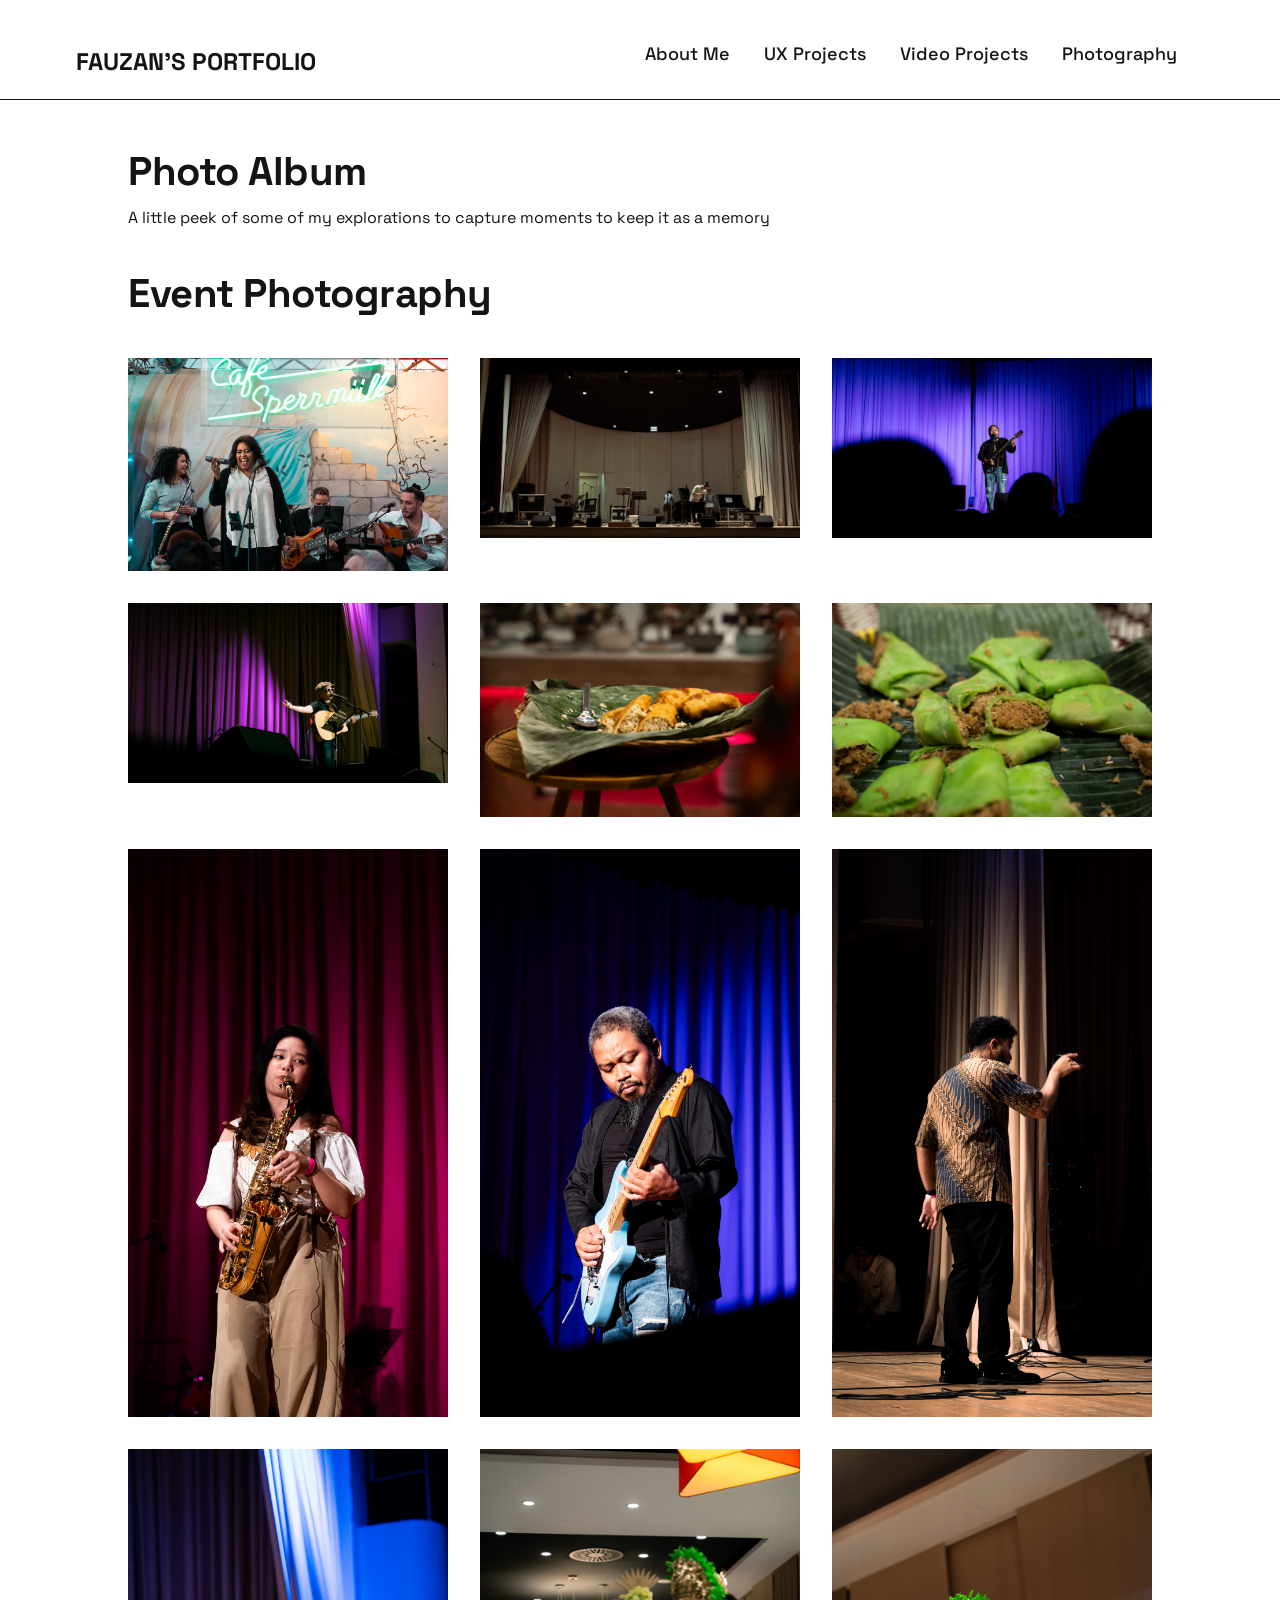
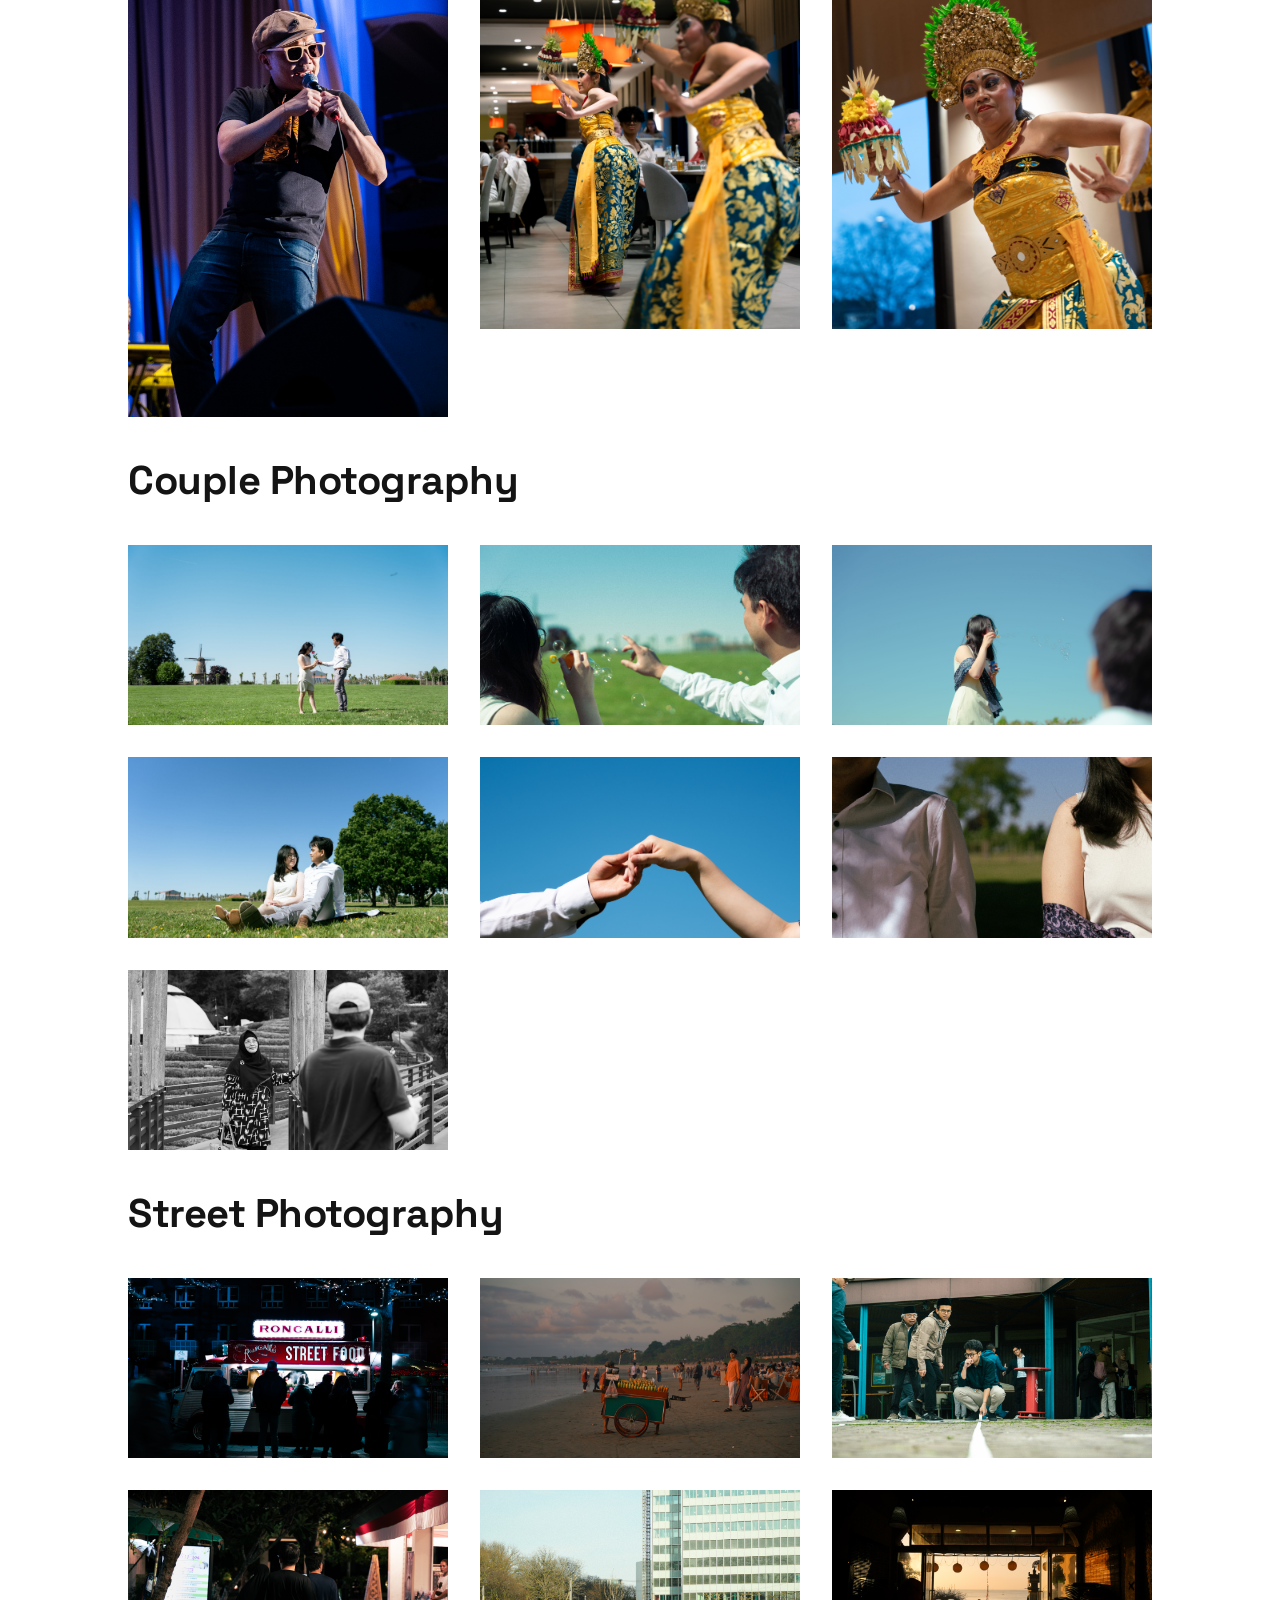
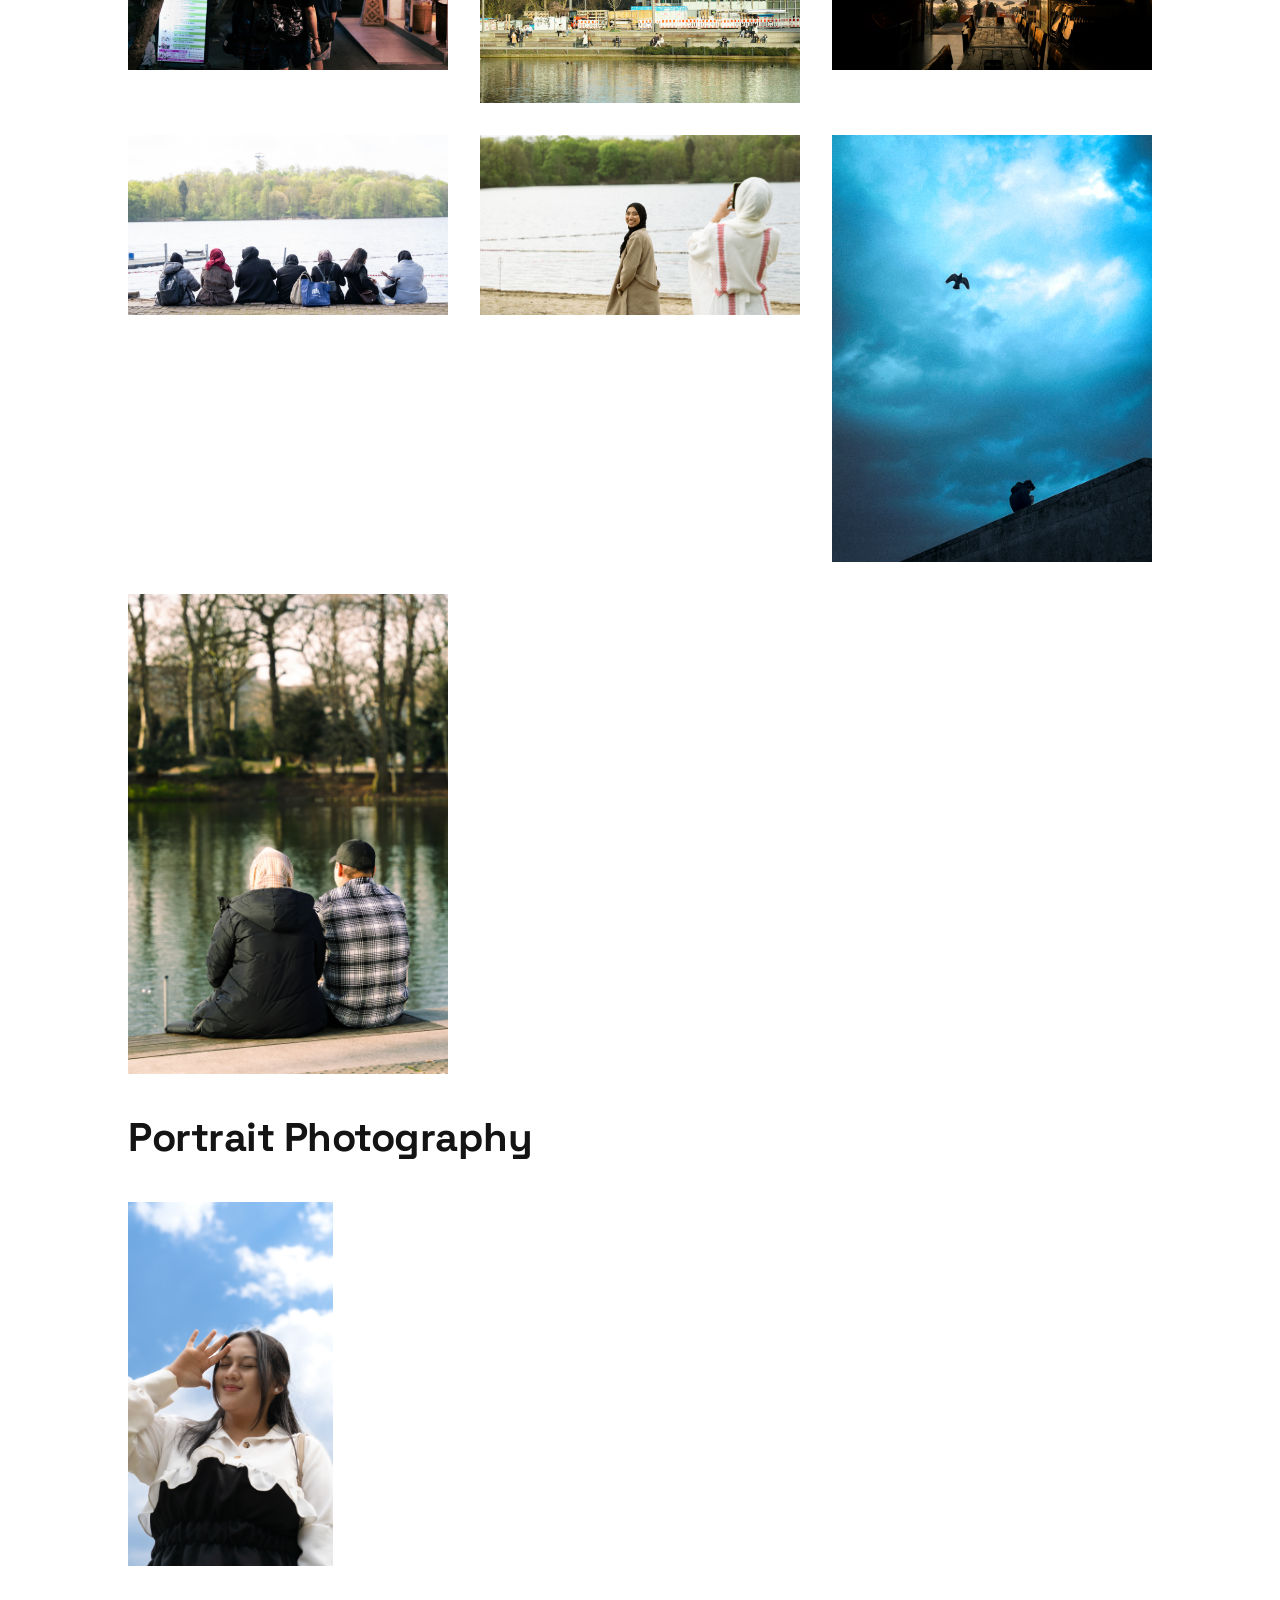
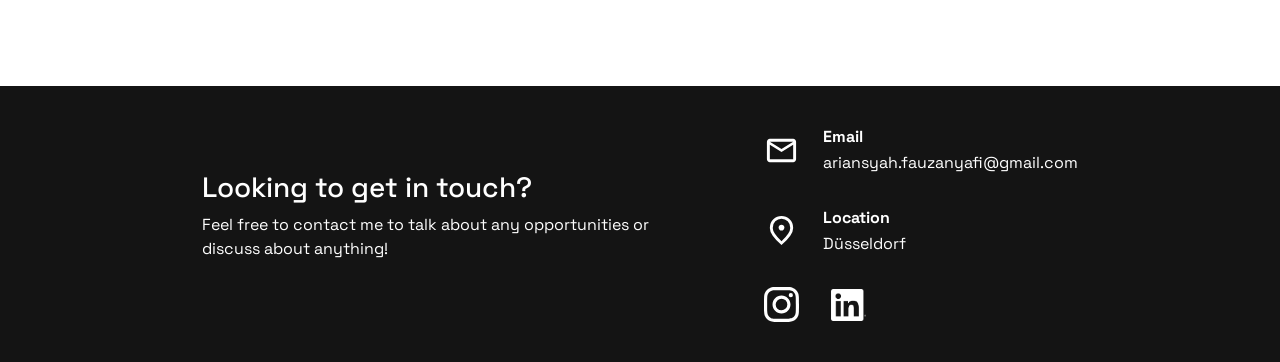
==== photography.html @ c21496a6 "Initial commit of responsive portfolio" ====
<!DOCTYPE html>
    <html lang="en">
        <head>
            <!-- Character encoding and responsive viewport setup -->
            <meta charset="UTF-8">
            <meta name="viewport" content="width=device-width, initial-scale=1.0">
            <title>Fauzan Yafi Ariansyah | Portfolio</title>
            <!-- Link to your external stylesheet -->
            <link href="https://cdn.jsdelivr.net/npm/bootstrap@5.3.2/dist/css/bootstrap.min.css" rel="stylesheet">
            <link href="https://cdn.jsdelivr.net/npm/bootstrap@5.3.8/dist/css/bootstrap.min.css" rel="stylesheet" integrity="sha384-sRIl4kxILFvY47J16cr9ZwB07vP4J8+LH7qKQnuqkuIAvNWLzeN8tE5YBujZqJLB" crossorigin="anonymous">
            <link rel="stylesheet" href="https://fonts.googleapis.com/css2?family=Material+Symbols+Outlined:opsz,wght,FILL,GRAD@20..48,100..700,0..1,-50..200&icon_names=mail" />            <link rel="stylesheet" href="https://fonts.googleapis.com/css2?family=Material+Symbols+Outlined:opsz,wght,FILL,GRAD@20..48,100..700,0..1,-50..200&icon_names=location_on" />
            <link rel="stylesheet" href="css/style.css">
            <link rel="stylesheet" href="css/photo.css">
            <style>
                @import url('https://fonts.googleapis.com/css2?family=Space+Grotesk:wght@300..700&display=swap');
            </style>
            <script src="jquery-4.0.0.min.js"></script>

        </head>
        <body>
            <div class="header" id="header">
                <div class="container">
                    <nav>
                        <div class="logo">
                            <a href="index.html">FAUZAN'S PORTFOLIO</a>
                        </div>
                        <button class="hamburger" id="hamburger-btn" aria-label="Toggle Menu">
                            <span></span>
                            <span></span>
                            <span></span>
                        </button>
                        <ul class="menu" id="nav-menu">
                            <li>
                                <a href="index.html#about-anchor-home" class="menu-button">About Me</a>
                            </li>
                            <li>
                                <a href="uxprojects.html" class="menu-button">UX Projects</a>
                            </li>
                            <li>
                                <a href="videoprojects.html" class="menu-button">Video Projects</a>
                            </li>
                            <li>
                                <a href="photography.html" class="menu-button">Photography</a>
                            </li>
                        </ul>
                    </nav>
                </div>
            </div>

            <!-- content starts here -->
             <section class="photo-section">
                <h1 class="photopage-title">
                    Photo Album
                </h1>
                <p class="photopage-intro">A little peek of some of my explorations to capture moments to keep it as a memory </p>
                    <div class="photo-content">
                        <div class="event-photo">
                            <h2 class="photopage-title"> Event Photography</h2>
                            <div class="photo-grid">
                                <img src="images/eventphoto_1.jpg" alt="">
                                <img src="images/eventphoto_2.jpg" alt="">
                                <img src="images/eventphoto_3.jpg" alt="">
                                <img src="images/eventphoto_4.jpg" alt="">
                                <img src="images/eventphoto_5.jpg" alt="">
                                <img src="images/eventphoto_6.jpg" alt="">
                                <img src="images/eventphoto_7.jpg" alt="">
                                <img src="images/eventphoto_8.jpg" alt="">
                                <img src="images/eventphoto_9.jpg" alt="">
                                <img src="images/eventphoto_10.jpg" alt="">
                                <img src="images/eventphoto_11.jpg" alt="">
                                <img src="images/eventphoto_12.jpg" alt="">
                            </div>
                        </div>
                        <div class="couple-photo">
                            <h2 class="photopage-title"> Couple Photography</h2>
                            <div class="photo-grid">
                                <img src="images/couplephoto1.jpg" alt="">
                                <img src="images/couplephoto2.jpg" alt="">
                                <img src="images/couplephoto3.jpg" alt="">
                                <img src="images/couplephoto4.jpg" alt="">
                                <img src="images/couplephoto5.jpg" alt="">
                                <img src="images/couplephoto6.jpg" alt="">
                                <img src="images/couplephoto7.jpg" alt="">
                            </div>
                        </div>
                        <div class="street-photo">
                            <h2 class="photopage-title"> Street Photography</h2>
                            <div class="photo-grid">
                                <img src="images/streetphoto1.jpg" alt="">
                                <img src="images/streetphoto2.jpg" alt="">
                                <img src="images/streetphoto3.jpg" alt="">
                                <img src="images/streetphoto4.jpg" alt="">
                                <img src="images/streetphoto5.jpg" alt="">
                                <img src="images/streetphoto6.jpg" alt="">
                                <img src="images/streetphoto7.jpg" alt="">
                                <img src="images/streetphoto8.jpg" alt="">
                                <img src="images/streetphoto9.jpg" alt="">
                                <img src="images/streetphoto10.jpg" alt="">                               
                            </div>                            
                        </div>
                        <div class="portrait-photo">
                            <h2 class="photopage-title"> Portrait Photography</h2>
                            <div class="photo-grid">
                                <img src="images/portrait1.jpg" alt="">                             
                            </div>    
                        </div>
                    </div>
             </section>

            <!-- footer starts here -->
             <section class="footer">
                <div class="get-in-touch">
                    <h3>Looking to get in touch?</h3>
                    <p>Feel free to contact me to talk about any opportunities or discuss about anything!</p>
                </div>
                <div class="information">
                    <div class="email">
                        <img src="images/email.svg" role="img" alt="email vector" /> 
                        <div class="email-text">
                            <p>Email</p>
                            <p>ariansyah.fauzanyafi@gmail.com</p>
                        </div>
                    </div>
                    <div class="location">
                        <img src="images/location.svg" role="img" alt="location vector" />
                        <div class="location-text">
                            <p>Location</p>
                            <p>Düsseldorf</p>
                        </div>  
                    </div>
                    <div class="social-media">
                        <a href="https://www.instagram.com/fauzan_ariansyah/" target="_blank">
                            <img src="images/instagram.svg" alt="Instagram logo">                      
                        </a>
                        <a href="https://www.linkedin.com/in/fauzanariansyah" target="_blank">
                            <img src="images/linkedin.png" alt="LinkedIn logo">
                        </a>
                    </div>
                </div>
             </section>
             <!-- The Full-Screen Image Overlay -->
             <div id="photoModal" class="photo-modal-overlay">
                <span class="close-photo-btn" id="closePhotoModal">&times;</span>
    
                <!-- The empty image tag that JavaScript will fill -->
                <img class="modal-expanded-photo" id="modalExpandedImg" src="" alt="Expanded View">
             </div>
            
             <script src="index.js" charset="UTF-8"></script>


             <script>
                const photoModal = document.getElementById('photoModal');
                const modalImg = document.getElementById('modalExpandedImg');
                const closePhotoBtn = document.getElementById('closePhotoModal');
    
                // Select all images inside the photo-grid class from your layout
                const galleryImages = document.querySelectorAll('.photo-grid img');

                // 1. Open the overlay when a thumbnail is clicked
                galleryImages.forEach(img => {
                    img.addEventListener('click', function() {
                        modalImg.src = this.src; // Copies the exact image path from the clicked thumbnail
                        photoModal.style.display = 'flex';
                    });
                });

                // 2. Close the overlay logic
                const closeLightbox = () => {
                    photoModal.style.display = 'none';
                    modalImg.src = ""; // Clears the image source to prevent ghosting next time it opens
                };

                // Close when clicking the 'X'
                closePhotoBtn.addEventListener('click', closeLightbox);
    
                // Close when clicking the dark background outside the photo
                photoModal.addEventListener('click', (event) => {
                    if (event.target === photoModal) {
                        closeLightbox();
                    }
                });
            </script>
        </body>
    </html>
---- css/style.css ----
*{
    margin: 0;
    padding: 0;
    font-family: 'Space Grotesk', sans-serif;
    box-sizing: border-box;
}

html{
    scroll-behavior: smooth;
}

body{
    background: #fff;
    color: #141414;
}

#header{
    position: sticky;
    top: 0;               /* Tells the browser to stick the element at the 0px mark */
    z-index: 100;         /* Ensures the navbar floats above your images and text */
    height: 80px;
    background: #ffffff;
    border-bottom: 0.1rem solid;
    border-color: #141414;
}

.container{
    margin: 20px 5% 120px;
}



nav{
    display: flex;
    align-items: center;
    justify-content: space-between;
    flex-wrap: wrap;
}

.logo a{
    color: #141414;
    text-decoration: none;
    font-size: 24px;
    font-weight: bold;
}

nav ul li{
    display: inline-block;
    list-style: none;
    margin: 20px 15px;
}

nav ul li a{
    font-size: 18px;
    font-weight: 500;
    color: #141414;
    text-decoration: none;
    position: relative;
}

nav ul li a::after {
    content:"";
    width: 100%;
    height: 4px;
    position: absolute;
    background: #141414;
    left: 0;
    bottom: -4px;

    /* 2. Hide the line by collapsing its width to 0 */
    transform: scaleX(0);
    transform-origin: center; /* Starts expanding from left to right */
    transition: transform 0.3s ease;
}
nav ul li a:hover::after {
  transform: scaleX(1); /* Expands back to full 100% width */
}

.hamburger {
    display: none; 
}


.header-text{
    margin: 10% 0px 80px;
    justify-content: center; /* Centers horizontally along main axis */
    align-items: center;     /* Centers vertically along cross axis */
    text-align: center;
    height: 100%;
}

.header-text h1{
    color: #141414;
    padding: 0px 0px 20px;
    font-size: 56px;
    font-weight: bold;
}

.header-text .desc-1{
    color: #141414;
    font-size: 20px;
    font-weight: 500;
}

.header-text .desc-2{
    color: #141414;
    font-size: 18px;
    font-weight: 300;
}

.separator {
    border: none;              /* Clears default browser styling */
    height: 1px;               /* Thin, minimalist hairline */
    background-color: #141414; /* Soft border color */
    margin: 24px auto;            /* Breathing room above and below */
  
    justify-content: center; /* Centers horizontally along main axis */
    align-items: center;     /* Centers vertically along cross axis */
    text-align: center;
    width: 80%;               /* Or set to something like 60px for a short accent bar */
}

.arrow-down{
    margin: 9% auto 0;
    width: 40px;
    height: 40px;
}

    /* -------    about me on homepage    ---------   */

.about-anchor-home{
    height: 20px;
}


.section-title{
    display: inline-flex;
    align-items: center;
    font-family: inherit;
    font-size: 30px;
    color: #141414;
    margin: 5% 5% 40px;
    gap: 12px;
    font-weight: bold;
    letter-spacing: 0.05em;
}

.section-title::before{
    content:"";
    display: inline-block;
    width: 8px;
    height: 1.1em;
    background-color: #141414;
    border-radius: 1px;
}

.img-text-about-home{
    margin: 20px 5% 8%;
    display: flex;
    flex-wrap: wrap;
    align-items: center;
    justify-content: space-between;
    gap: 7rem;
}

.column-left img{
    width: 500px;
    height: auto;
    object-fit: cover;
}

.column-right{
    flex: 1;
    display: flex;
    flex-direction: column;
    align-items: flex-start;
}

.column-right p{
    text-align: justify;
    color: #141414;
    font-size: 18px;
    letter-spacing: 0.5px;

}

.resume-section {
  display: flex;
  gap: 4rem;          /* Space between the menu and the content */
  max-width: 900px;   /* Prevents it from stretching too far */
  margin: 4rem auto;  /* Centers the section on the page */
}

/* Left Navigation Column */
.resume-nav {
  display: flex;
  flex-direction: column;
  gap: 1.5rem;
  min-width: 200px;
}

.tab-btn {
  background: transparent;
  border: none;
  text-align: left;
  font-size: 1.5rem;
  font-weight: bold;
  cursor: pointer;
  padding-bottom: 4px;
  width: fit-content;   /* Ensures the underline only spans the text width */
  font-family: inherit;
}

/* The active underline state */
.tab-btn.active {
  border-bottom: 3px solid #000;
}

/* Right Content Column */


.resume-content {
  flex-grow: 1;
}

/* Hide all tabs by default, only show the active one */
.tab-content {
  display: none; 
}
.tab-content.active {
  display: block; 
}

/* Typography spacing for the text inside the tabs */
.resume-item {
  margin-bottom: 2rem;
}
.resume-title {
  margin: 0 0 0.5rem 0;
  font-size: 1.1rem;
}
.resume-details {
  margin: 0;
  line-height: 1.6;
}

#skills .resume-item ul li{
    display: inline-block;
}

/* -------    ux projects on homepage    ---------   */
.ux-home{
    margin-bottom: 80px;
}

.projectcontainer{
    margin: 5% 5% 2%;
    display: flex;
    align-items: flex-start;
    column-gap: 150px;
}

.traumalog-logo{
    max-width: 400px;
    height: auto;
}

.marionsollbach-logo{
    max-width: 200px;
    height: auto;
}

.uxproject1-home{
    width: 50%;
    justify-content: center; /* Centers horizontally along main axis */
    align-items: center;     /* Centers vertically along cross axis */
    text-align: center;
}

.uxproject2-home{
    width: 50%;
    justify-content: center; /* Centers horizontally along main axis */
    align-items: center;     /* Centers vertically along cross axis */
    text-align: center;
}

.ux div p{
    padding: 10px 0px;
    text-align: justify;
}


.uxproject1-home h2{
    padding: 39px 0px;
}

.uxproject2-home h2{
    padding: 30px 0px;
}

.ux-home .btn{
    display: block;
    width: fit-content;      /* Keeps the button exactly the size of its text + padding */
    margin: 48px auto 40px;     /* 48px top space, auto left/right to center it */
}

/* -------    video projects on homepage    ---------   */

.videoprod-home{
    margin-bottom: 80px;
}

.videoproject1-home{
    width: 50%;
    justify-content: center; /* Centers horizontally along main axis */
    align-items: center;     /* Centers vertically along cross axis */
    text-align: center;
}

.videoproject2-home{
    width: 50%;
    justify-content: center; /* Centers horizontally along main axis */
    align-items: center;     /* Centers vertically along cross axis */
    text-align: center;
}

.videoprod div p{
    padding: 10px 0px;
    text-align: justify;
}

.videoproject1-home h2{
    padding: 40px 0px;
}

.videoproject2-home h2{
    padding: 40px 0px;
}

.videoprod-home .btn{
    display: block;
    width: fit-content;      /* Keeps the button exactly the size of its text + padding */
    margin: 48px auto 40px;     /* 48px top space, auto left/right to center it */
}

/* -------    photo projects on homepage    ---------   */

.photo-home p{
    margin: 20px 5%;
}

.carousel-container{
    padding-left: 5%;  
    padding-right: 5%;
}

/* The track holding the images */
.carousel-track {

    display: flex;
    gap: 24px;                     /* The space between each photo */
    overflow-x: auto;              /* Allows horizontal scrolling */
    scroll-snap-type: x mandatory; /* Locks scrolling perfectly onto the images */
    scroll-behavior: smooth;       /* Makes the JS button clicks glide smoothly */
    padding-bottom: 16px;
  
    /* Hides the default scrollbar for a cleaner look */
    -ms-overflow-style: none;
    scrollbar-width: none;
}
.carousel-track::-webkit-scrollbar {
    display: none;
}

/* The individual photos */
.carousel-slide {
    flex: 0 0 auto;                 /* Takes up 85% width, leaving 15% for the peek */
    width: auto;
    height: 65vh;                  /* Locks the height to 65% of the browser window */
    object-fit: contain;             /* Crops the photo gracefully without squishing it */
    border-radius: 4px;            /* Minimalist slightly rounded corners */
    scroll-snap-align: start;      /* Snaps the left edge of the photo to the left edge of the screen */
}

/* Basic styling for the controls */
.carousel-controls {
    display: flex;
    gap: 16px;
    width: fit-content;
    margin: 16px auto 32px;
}

.nav-btn {
    background: transparent;
    border: 1px solid #111;
    padding: 8px 16px;
    cursor: pointer;
    font-family: inherit;
}

/* footer starts here */

.footer{
    height: auto;
    width: 100%;
    padding: 40px 5% 40px;
    display: flex;
    flex-wrap: wrap;
    align-items: center;
    justify-content: center;
    gap: 7rem;
    background-color: #141414;
    color:#fff
}

.get-in-touch {
    max-width: 450px; /* Forces the text to wrap to the next line */
}

.information{
    display: flex;
    flex-direction: column;
    gap: 2rem;
}

/* Make each item a flex row, center them vertically, and add a gap */
.information .email, 
.information .location, 
.information .social-media {
    display: flex;
    align-items: center;
    gap: 1.5rem; 
}

/* Remove default browser margins so the text stacks cleanly */
.email-text p, 
.location-text p {
    margin: 0; 
    line-height: 1.4;
}

/* Make the top text (Email / Location) bold to match the reference */
.email-text p:first-child,
.location-text p:first-child {
    font-weight: bold;
    margin-bottom: 4px; /* Tiny gap between title and description */
}

/* Shrink the icons to match the reference design */
.email img, 
.location img, 
.social-media img {
    width: 35px; 
    height: auto;
    padding: 0; /* Removes the 20px 10px padding you had earlier */
}


/* Specific spacing for the social media icons */
.information .social-media {
    gap: 2rem; 
}


/* ==========================================================================
   RESPONSIVE STYLES (Mobile & Small Tablets up to 768px)
   ========================================================================== */
@media (max-width: 768px) {
    
    /* --- 1. Navbar & Hamburger Menu --- */
    .hamburger {
        display: flex;
        flex-direction: column;
        justify-content: space-between;
        width: 30px;
        height: 21px;
        background: transparent;
        border: none;
        cursor: pointer;
    }
    .hamburger span {
        width: 100%;
        height: 3px;
        background: #141414;
        border-radius: 2px;
    }
    .menu {
        display: none; /* Hides the standard inline menu */
        flex-direction: column;
        width: 100%;
        position: absolute;
        top: 80px; /* Pushes the dropdown directly below your 80px header */
        left: 0;
        background: #ffffff;
        padding: 20px 0;
        border-bottom: 0.1rem solid #141414;
    }
    .menu.active {
        display: flex; /* Displayed when JavaScript adds the 'active' class */
    }
    nav ul li {
        margin: 16px 5%;
        display: block;
    }

    /* --- Typography Scaling --- */
    .header-text h1 {
        font-size: 36px; /* Scaled down from 56px for mobile screens */
    }
    
    /* --- About Me Section --- */
    .img-text-about-home {
        flex-direction: column; /* Stacks the profile image above the text */
        gap: 2rem;
    }
    .column-left img {
        width: 100%;
        height: auto;
    }
    
    /* --- Resume / Tabs Section --- */
    .resume-section {
        flex-direction: column; /* Stacks tabs above the text content */
        gap: 2rem;
        margin: 2rem auto;
    }
    .resume-nav {
        flex-direction: row; /* Aligns tabs horizontally */
        overflow-x: auto;    /* Allows swiping through tabs on small screens */
        white-space: nowrap;
        padding-bottom: 8px;
    }
    .tab-btn {
        font-size: 1.1rem;
    }

    /* --- UX & Video Project Cards --- */
    .projectcontainer {
        flex-direction: column; /* Stacks the 50% split columns vertically */
        gap: 60px; /* Replaces the horizontal 150px column-gap */
    }
    .uxproject1-home, .uxproject2-home, 
    .videoproject1-home, .videoproject2-home {
        width: 100%; /* Forces elements to stretch to the full screen edge */
    }
    
    /* responsive video */
    .videoproject1-home iframe, 
    .videoproject2-home iframe {
        width: 100%;
        height: auto;
        aspect-ratio: 16 / 9; /* Overrides the hardcoded 420x315 dimensions */
    }
    
    /* images don't overflow */
    .traumalog-logo, .marionsollbach-logo {
        max-width: 100%;
    }

    /* --- footer --- */
    .footer {
        flex-direction: column;
        gap: 3rem;
        align-items: flex-start; /* Aligns text cleanly to the left */
        text-align: left;
    }
}
---- css/photo.css ----
*{
    margin: 0;
    padding: 0;
    font-family: 'Space Grotesk', sans-serif;
    box-sizing: border-box;
}

.photo-section{
    margin: 3rem 10% 120px;
}

.photopage-title{
    font-weight: bold;
    margin: 40px auto 10px;
    font-size: 2.5rem;
    letter-spacing: -0.5px;
}

.photo-grid{
    display: grid;
    grid-template-columns: repeat(auto-fit, minmax(300px, 1fr));
    gap: 32px;
    margin: 40px 0px;
}

.photo-grid img{
    width: 100%;
    height: auto;
    cursor: pointer;
    transition: opacity 0.2s ease;
}

.portrait-photo .photo-grid img{
    width: 20%;
    height: auto;
}

.photo-grid img:hover {
    opacity: 0.8; /* Slight dim effect when hovering over the thumbnail */
}

/* The Dark Background Overlay */
.photo-modal-overlay {
    display: none; 
    position: fixed;
    top: 0; left: 0;
    width: 100vw; height: 100vh;
    background-color: rgba(0, 0, 0, 0.95); /* Deep black for optimal photo viewing */
    z-index: 3000; /* High z-index to sit above the navbar */
    justify-content: center;
    align-items: center;
}

/* The Expanded Image */
.modal-expanded-photo {
    max-width: 90vw;  /* Leaves a small margin on the left and right */
    max-height: 90vh; /* Leaves a small margin on the top and bottom */
    object-fit: contain; 
    border-radius: 4px;
    box-shadow: 0 8px 32px rgba(0,0,0,0.5);
}

/* The Close Button */
.close-photo-btn {
    position: absolute;
    top: 24px; right: 32px;
    color: #ffffff;
    font-size: 2.5rem;
    font-weight: 300;
    cursor: pointer;
    z-index: 3010;
    transition: color 0.2s;
}

.close-photo-btn:hover {
    color: #cccccc;
}


/* ==========================================================================
   RESPONSIVE STYLES (Mobile & Small Tablets up to 768px)
   ========================================================================== */
@media (max-width: 768px) {
    /* --- 1. Page Margins --- */
    .photo-section {
        margin: 2rem 5% 80px; /* Reduces side margins to 5% to maximize screen space */
    }

    /* --- 2. Typography --- */
    .photopage-title {
        font-size: 2rem; /* Scaled down from 2.5rem */
        margin: 20px auto 10px;
    }

    /* --- 3. The Photo Grid --- */
    .photo-grid {
        /* Reduces minimum width to 150px to create a nice 2-column grid on phones */
        grid-template-columns: repeat(auto-fit, minmax(150px, 1fr));
        gap: 16px; /* Reduces the gap from 32px to keep images closer together */
        margin: 24px 0px;
    }

    /* Override the 20% width constraint so the portrait photo scales correctly on mobile */
    .portrait-photo .photo-grid img {
        width: 100%; 
        max-width: 250px; /* Prevents it from becoming massively oversized */
    }

    /* --- 4. Lightbox / Modal Adjustments --- */
    .close-photo-btn {
        top: 12px;
        right: 16px;
        font-size: 2.2rem; /* Slightly smaller so it doesn't crowd the top corner */
    }
}
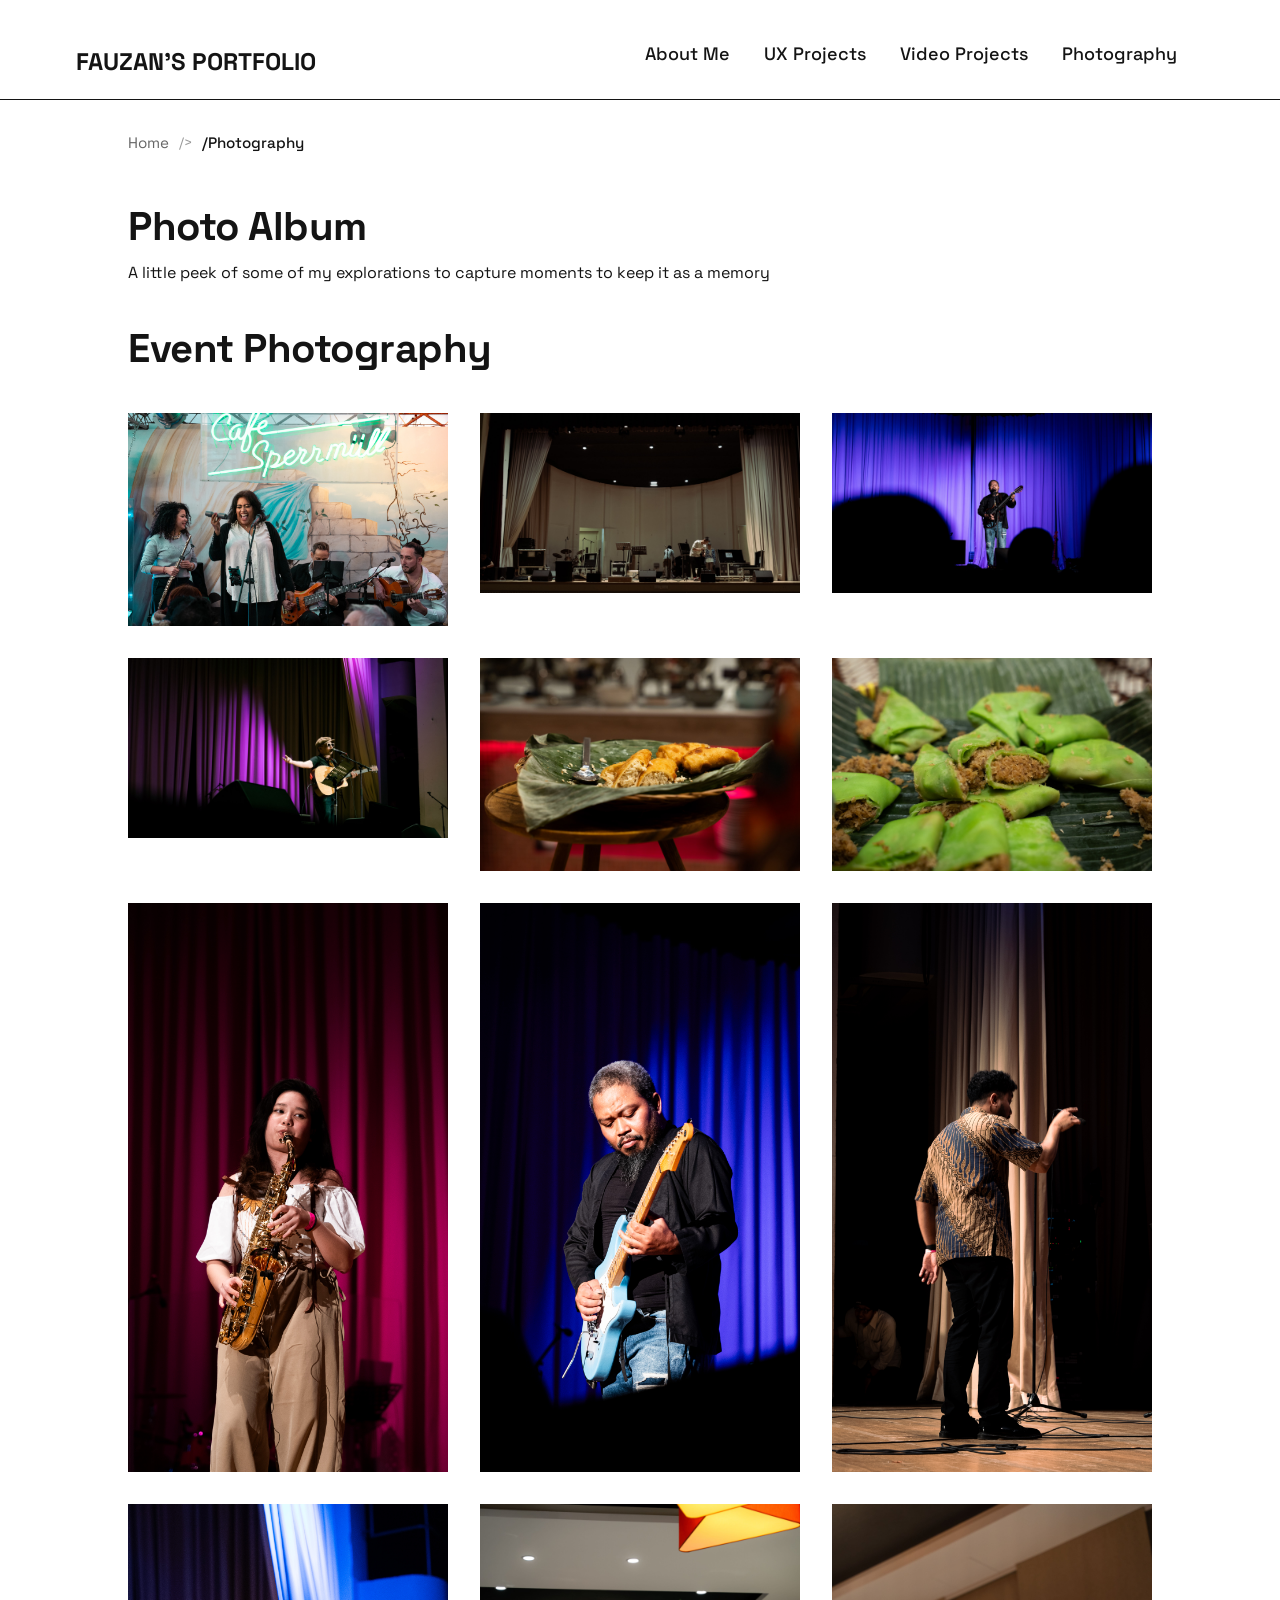
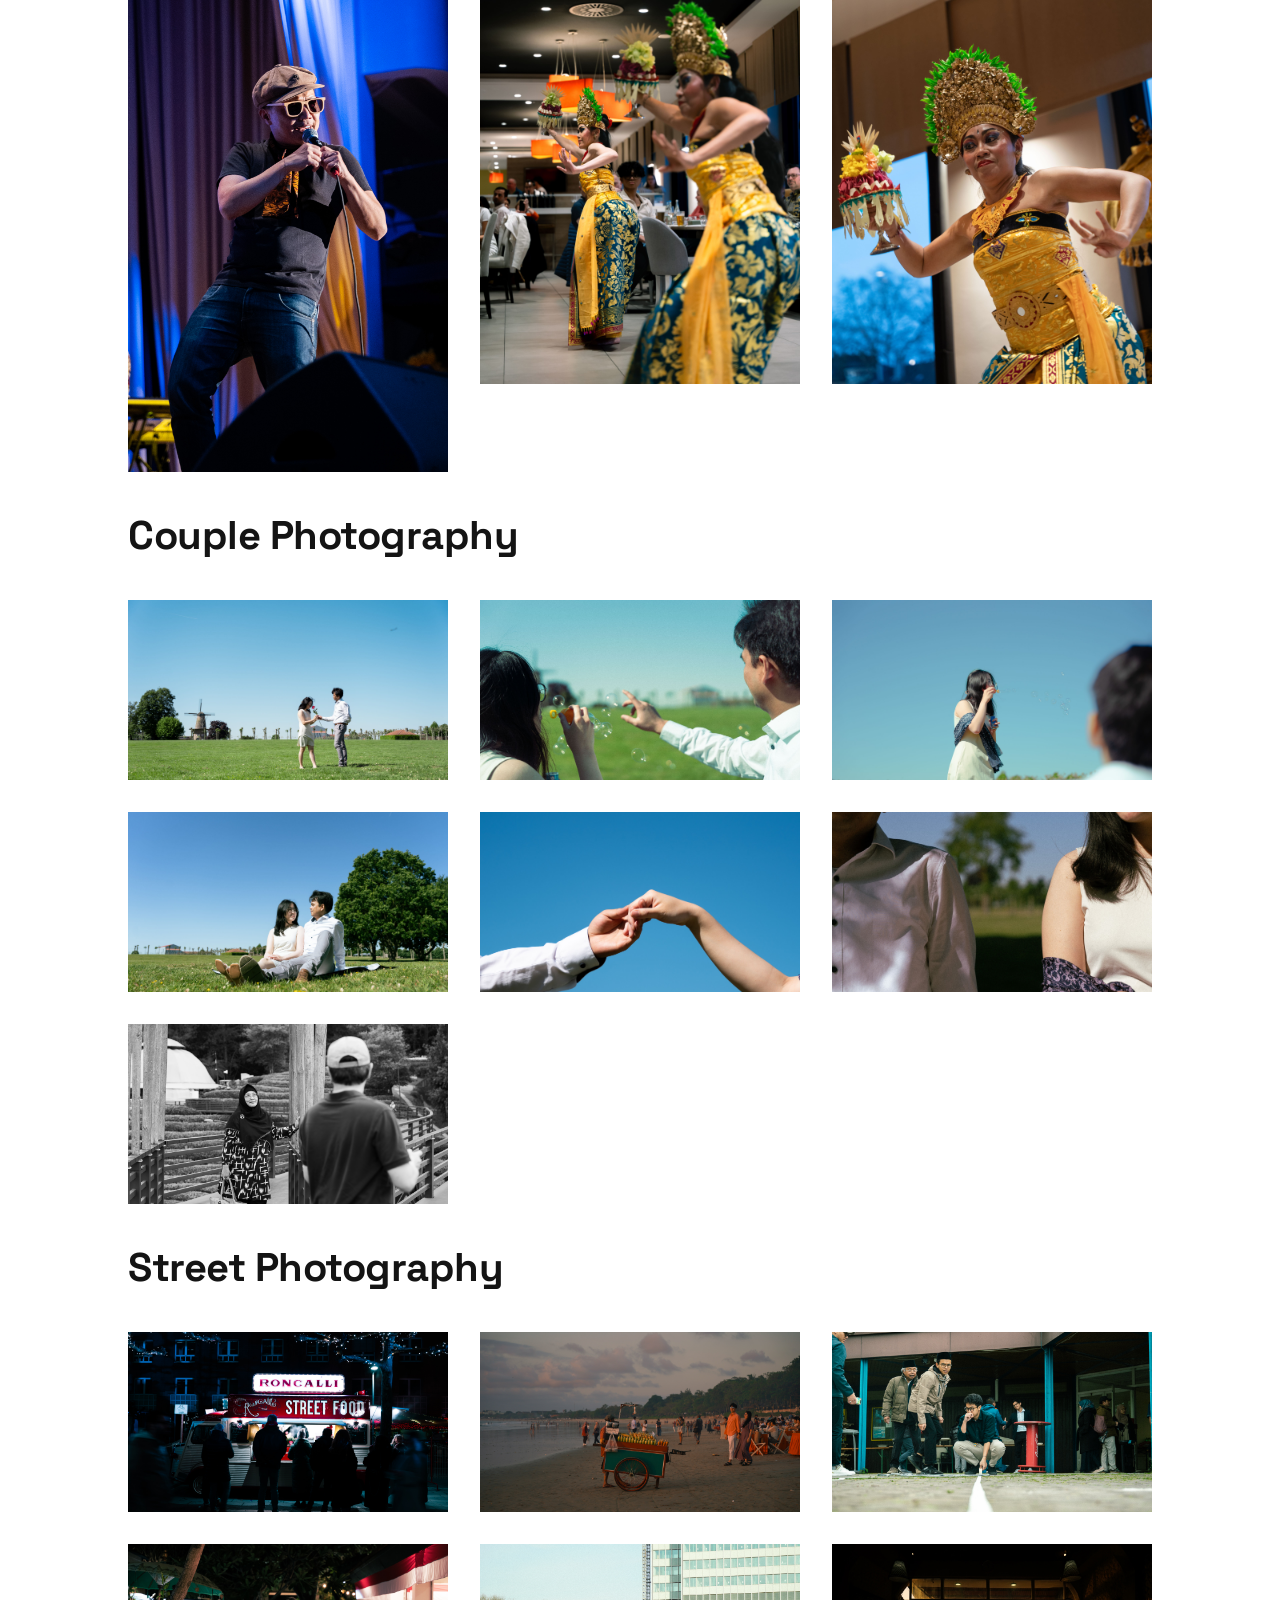
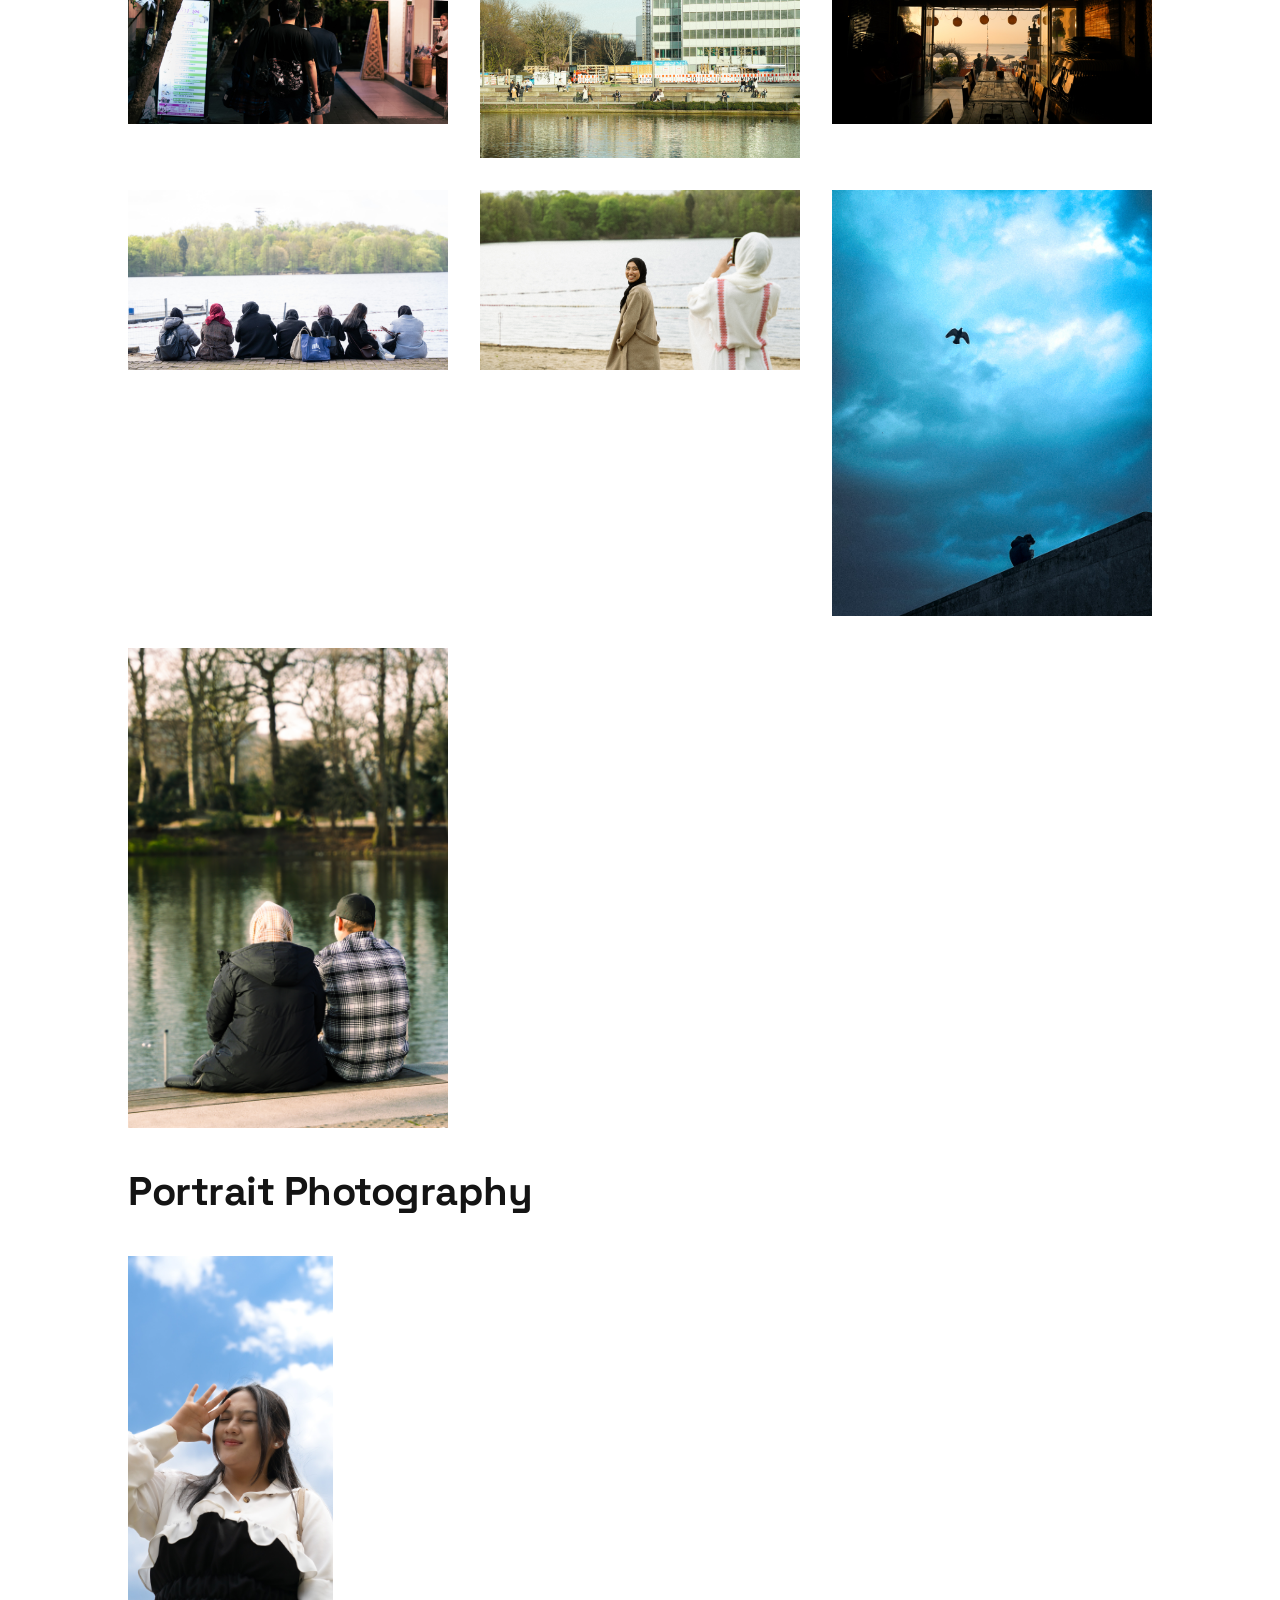
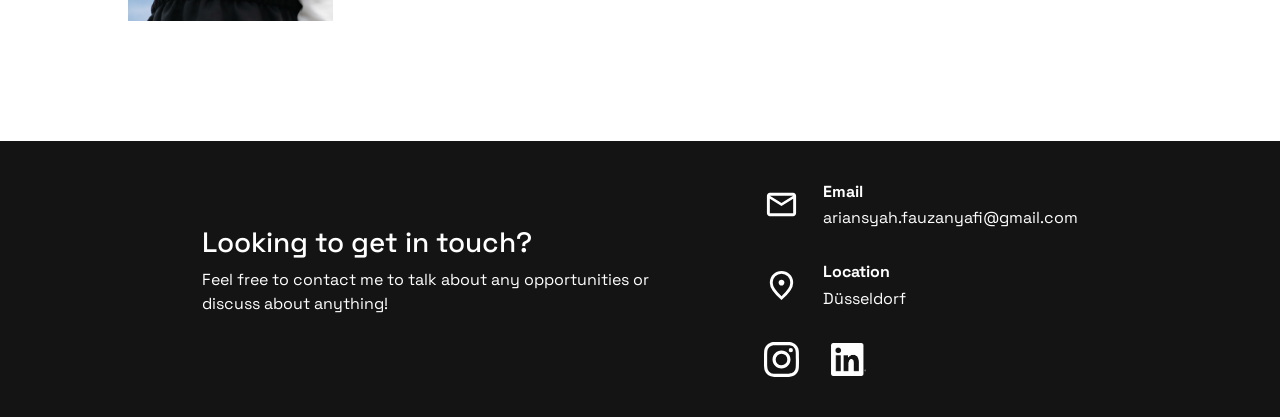
==== commit a7a6e313: "Fix JS TypeError and breadcrumb symbol" ====
--- a/photography.html
+++ b/photography.html
@@ -14,7 +14,6 @@
             <style>
                 @import url('https://fonts.googleapis.com/css2?family=Space+Grotesk:wght@300..700&display=swap');
             </style>
-            <script src="jquery-4.0.0.min.js"></script>
 
         </head>
         <body>
@@ -46,6 +45,14 @@
                     </nav>
                 </div>
             </div>
+
+            <nav aria-label="breadcrumb" class="breadcrumb-container">
+                <ol class="breadcrumb-list">
+                    <li class="breadcrumb-item"><a href="index.html">Home</a></li>
+                    <li class="breadcrumb-item breadcrumb-divider">&gt;</li>
+                    <li class="breadcrumb-item active" aria-current="page">Photography</li>
+                </ol>
+            </nav>
 
             <!-- content starts here -->
              <section class="photo-section">
--- a/css/style.css
+++ b/css/style.css
@@ -79,6 +79,53 @@
 
 .hamburger {
     display: none; 
+}
+
+/* Breadcrumbs Container */
+.breadcrumb-container {
+    margin: 2rem 10% 0; 
+    font-size: 0.95rem;
+}
+
+
+.breadcrumb-list {
+    display: flex;
+    flex-wrap: wrap;
+    list-style: none;
+    padding: 0;
+    margin: 0;
+}
+
+
+.breadcrumb-item {
+    display: flex;
+    align-items: center;
+}
+
+.breadcrumb-item a {
+    color: #666; 
+    text-decoration: none;
+    transition: color 0.2s ease;
+}
+
+.breadcrumb-item a:hover {
+    color: #141414;
+    text-decoration: underline;
+}
+
+
+.breadcrumb-item.breadcrumb-divider {
+    color: #999;
+    margin: 0 10px;
+    font-size: 0.85rem;
+    display: flex;
+    align-items: center;
+}
+
+
+.breadcrumb-item.active {
+    color: #141414;
+    font-weight: 500;
 }
 
 
